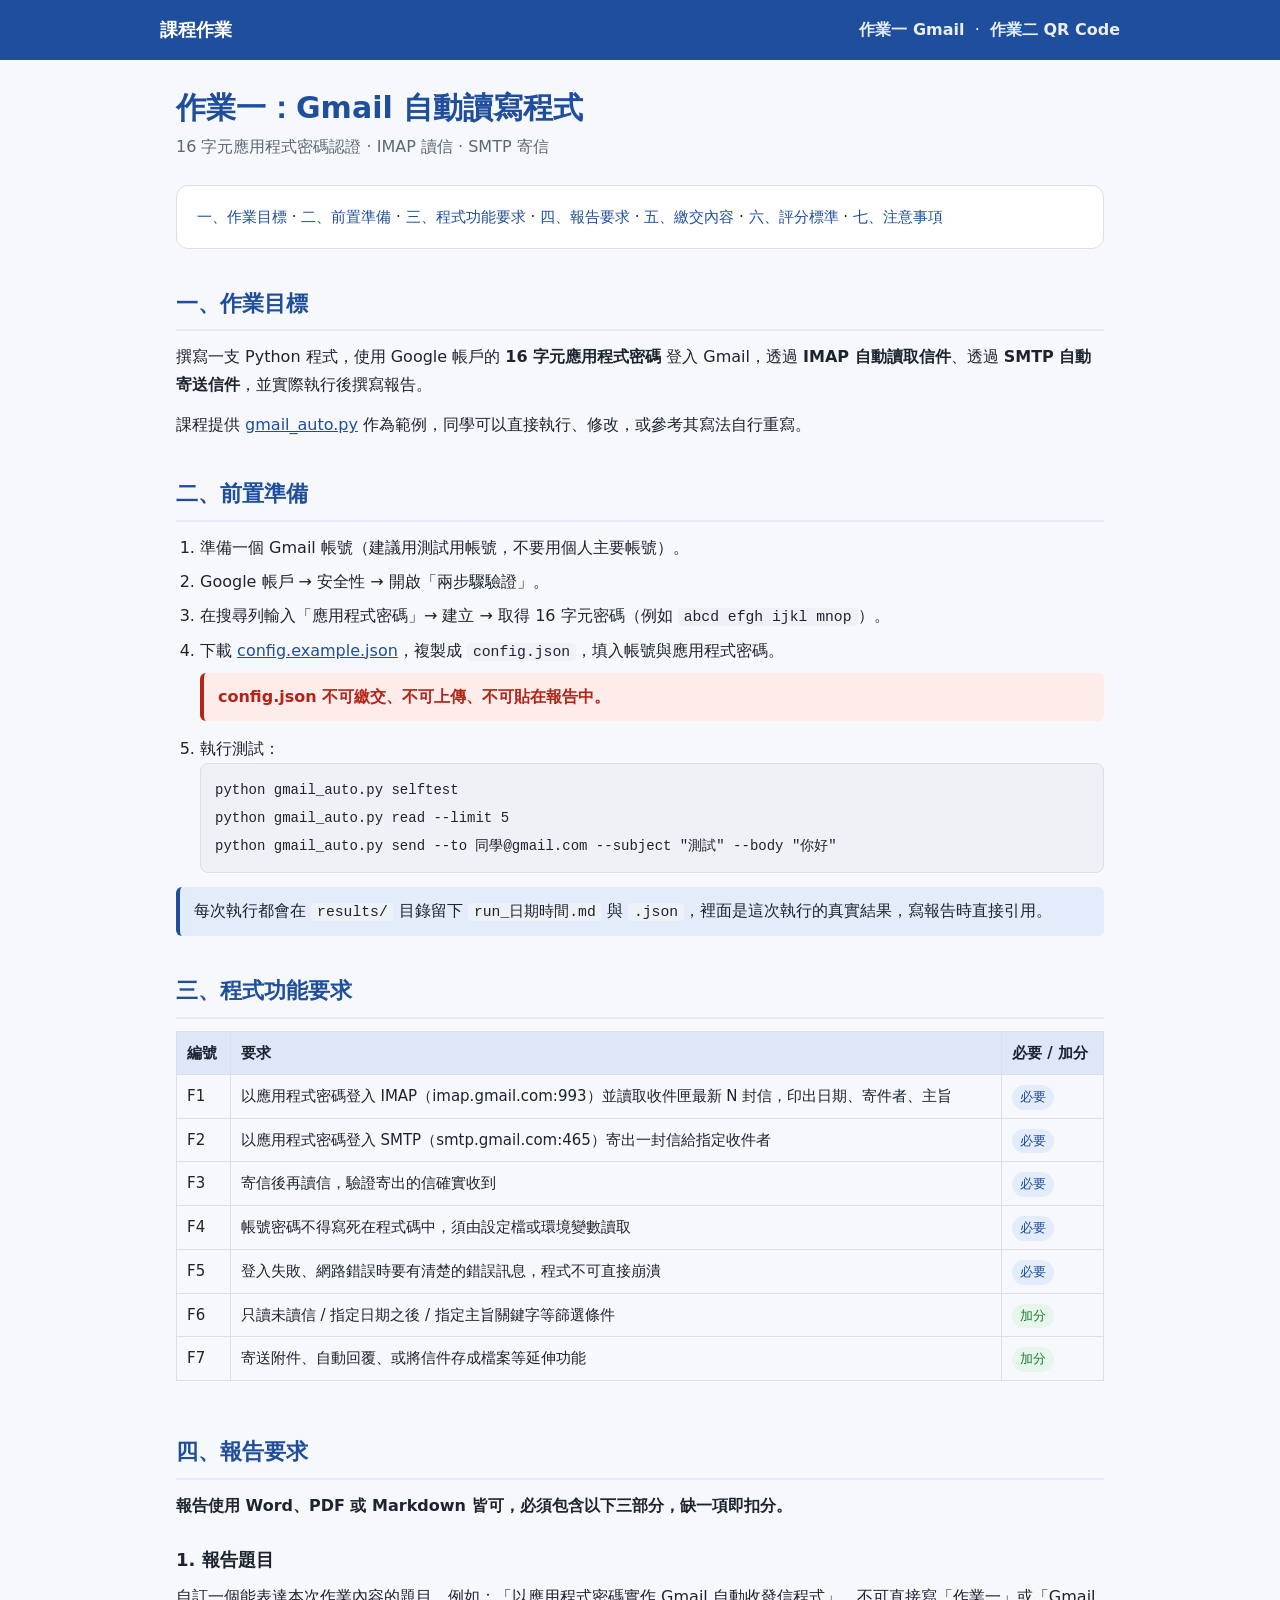
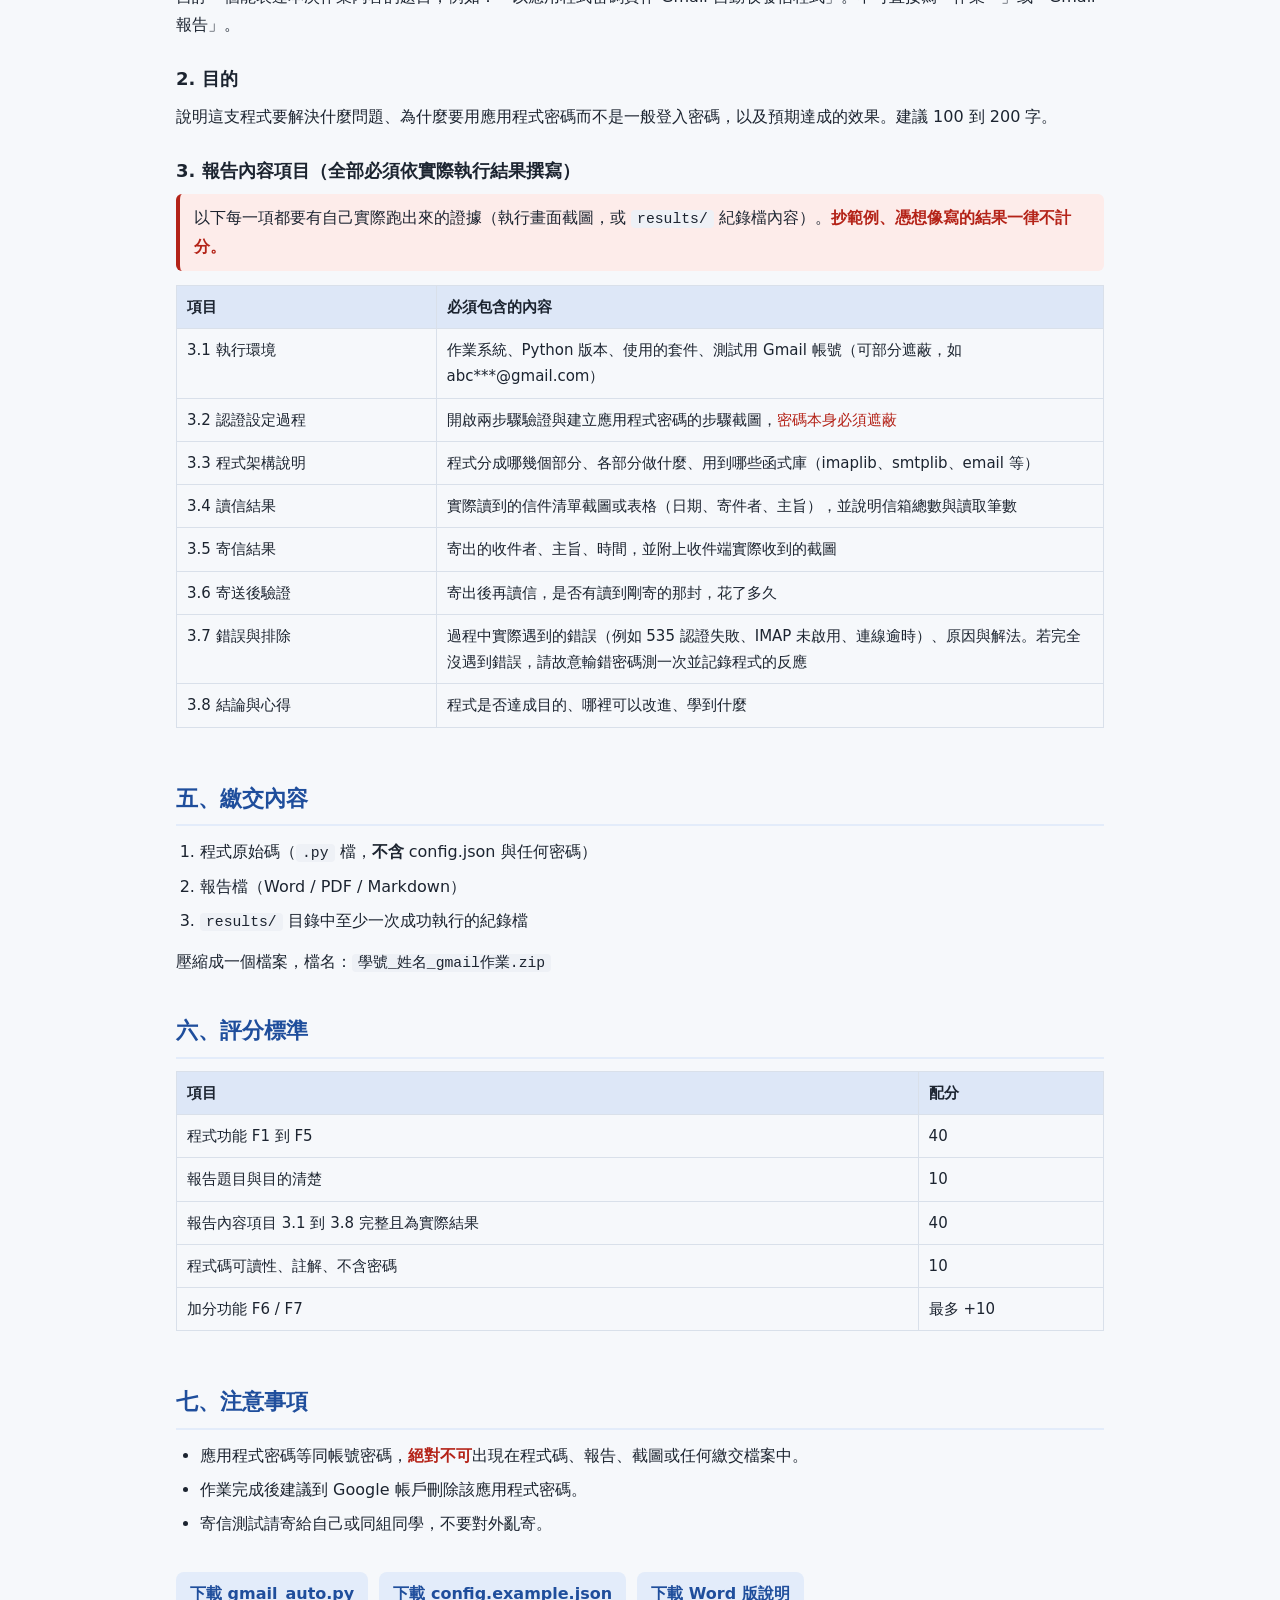
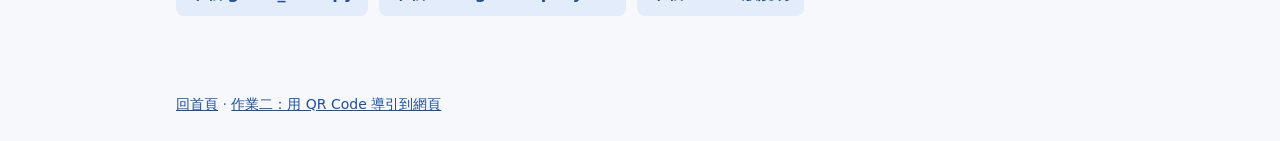
==== gmail.html @ 1e930572 "課程作業網站：Gmail 自動讀寫、QR Code 導引網頁 Co-Authored-By: Claude Fable 5.1 <noreply@anthropic.com>" ====
<!doctype html>
<html lang="zh-Hant">
<head>
<meta charset="utf-8">
<meta name="viewport" content="width=device-width, initial-scale=1">
<title>作業一 Gmail 自動讀寫</title>
<meta name="description" content="以 16 字元應用程式密碼實作 Gmail IMAP 讀信與 SMTP 寄信的作業說明">
<link rel="stylesheet" href="style.css">
</head>
<body>
<header class="top"><div class="inner">
  <a class="brand" href="index.html">課程作業</a>
  <nav><a href="gmail.html">作業一 Gmail</a> &nbsp;·&nbsp; <a href="qrcode.html">作業二 QR Code</a></nav>
</div></header>

<main>
  <h1>作業一：Gmail 自動讀寫程式</h1>
  <p class="subtitle">16 字元應用程式密碼認證 · IMAP 讀信 · SMTP 寄信</p>

  <div class="card toc">
    <a href="#goal">一、作業目標</a> · <a href="#prep">二、前置準備</a> · <a href="#func">三、程式功能要求</a> ·
    <a href="#report">四、報告要求</a> · <a href="#submit">五、繳交內容</a> · <a href="#grade">六、評分標準</a> · <a href="#notes">七、注意事項</a>
  </div>

  <h2 id="goal">一、作業目標</h2>
  <p>撰寫一支 Python 程式，使用 Google 帳戶的 <strong>16 字元應用程式密碼</strong> 登入 Gmail，透過 <strong>IMAP 自動讀取信件</strong>、透過 <strong>SMTP 自動寄送信件</strong>，並實際執行後撰寫報告。</p>
  <p>課程提供 <a href="downloads/gmail_auto.py" download>gmail_auto.py</a> 作為範例，同學可以直接執行、修改，或參考其寫法自行重寫。</p>

  <h2 id="prep">二、前置準備</h2>
  <ol>
    <li>準備一個 Gmail 帳號（建議用測試用帳號，不要用個人主要帳號）。</li>
    <li>Google 帳戶 → 安全性 → 開啟「兩步驟驗證」。</li>
    <li>在搜尋列輸入「應用程式密碼」→ 建立 → 取得 16 字元密碼（例如 <code>abcd efgh ijkl mnop</code>）。</li>
    <li>下載 <a href="downloads/config.example.json" download>config.example.json</a>，複製成 <code>config.json</code>，填入帳號與應用程式密碼。
      <div class="warn" style="margin-top:8px"><strong>config.json 不可繳交、不可上傳、不可貼在報告中。</strong></div></li>
    <li>執行測試：
<pre><code>python gmail_auto.py selftest
python gmail_auto.py read --limit 5
python gmail_auto.py send --to 同學@gmail.com --subject "測試" --body "你好"</code></pre></li>
  </ol>
  <div class="note">每次執行都會在 <code>results/</code> 目錄留下 <code>run_日期時間.md</code> 與 <code>.json</code>，裡面是這次執行的真實結果，寫報告時直接引用。</div>

  <h2 id="func">三、程式功能要求</h2>
  <div class="table-wrap"><table>
    <tr><th>編號</th><th>要求</th><th>必要 / 加分</th></tr>
    <tr><td>F1</td><td>以應用程式密碼登入 IMAP（imap.gmail.com:993）並讀取收件匣最新 N 封信，印出日期、寄件者、主旨</td><td><span class="tag">必要</span></td></tr>
    <tr><td>F2</td><td>以應用程式密碼登入 SMTP（smtp.gmail.com:465）寄出一封信給指定收件者</td><td><span class="tag">必要</span></td></tr>
    <tr><td>F3</td><td>寄信後再讀信，驗證寄出的信確實收到</td><td><span class="tag">必要</span></td></tr>
    <tr><td>F4</td><td>帳號密碼不得寫死在程式碼中，須由設定檔或環境變數讀取</td><td><span class="tag">必要</span></td></tr>
    <tr><td>F5</td><td>登入失敗、網路錯誤時要有清楚的錯誤訊息，程式不可直接崩潰</td><td><span class="tag">必要</span></td></tr>
    <tr><td>F6</td><td>只讀未讀信 / 指定日期之後 / 指定主旨關鍵字等篩選條件</td><td><span class="tag plus">加分</span></td></tr>
    <tr><td>F7</td><td>寄送附件、自動回覆、或將信件存成檔案等延伸功能</td><td><span class="tag plus">加分</span></td></tr>
  </table></div>

  <h2 id="report">四、報告要求</h2>
  <p><strong>報告使用 Word、PDF 或 Markdown 皆可，必須包含以下三部分，缺一項即扣分。</strong></p>

  <h3>1. 報告題目</h3>
  <p>自訂一個能表達本次作業內容的題目，例如：「以應用程式密碼實作 Gmail 自動收發信程式」。不可直接寫「作業一」或「Gmail 報告」。</p>

  <h3>2. 目的</h3>
  <p>說明這支程式要解決什麼問題、為什麼要用應用程式密碼而不是一般登入密碼，以及預期達成的效果。建議 100 到 200 字。</p>

  <h3>3. 報告內容項目（全部必須依實際執行結果撰寫）</h3>
  <div class="warn">以下每一項都要有自己實際跑出來的證據（執行畫面截圖，或 <code>results/</code> 紀錄檔內容）。<strong>抄範例、憑想像寫的結果一律不計分。</strong></div>
  <div class="table-wrap"><table>
    <tr><th style="width:28%">項目</th><th>必須包含的內容</th></tr>
    <tr><td>3.1 執行環境</td><td>作業系統、Python 版本、使用的套件、測試用 Gmail 帳號（可部分遮蔽，如 abc***@gmail.com）</td></tr>
    <tr><td>3.2 認證設定過程</td><td>開啟兩步驟驗證與建立應用程式密碼的步驟截圖，<span class="danger">密碼本身必須遮蔽</span></td></tr>
    <tr><td>3.3 程式架構說明</td><td>程式分成哪幾個部分、各部分做什麼、用到哪些函式庫（imaplib、smtplib、email 等）</td></tr>
    <tr><td>3.4 讀信結果</td><td>實際讀到的信件清單截圖或表格（日期、寄件者、主旨），並說明信箱總數與讀取筆數</td></tr>
    <tr><td>3.5 寄信結果</td><td>寄出的收件者、主旨、時間，並附上收件端實際收到的截圖</td></tr>
    <tr><td>3.6 寄送後驗證</td><td>寄出後再讀信，是否有讀到剛寄的那封，花了多久</td></tr>
    <tr><td>3.7 錯誤與排除</td><td>過程中實際遇到的錯誤（例如 535 認證失敗、IMAP 未啟用、連線逾時）、原因與解法。若完全沒遇到錯誤，請故意輸錯密碼測一次並記錄程式的反應</td></tr>
    <tr><td>3.8 結論與心得</td><td>程式是否達成目的、哪裡可以改進、學到什麼</td></tr>
  </table></div>

  <h2 id="submit">五、繳交內容</h2>
  <ol>
    <li>程式原始碼（<code>.py</code> 檔，<strong>不含</strong> config.json 與任何密碼）</li>
    <li>報告檔（Word / PDF / Markdown）</li>
    <li><code>results/</code> 目錄中至少一次成功執行的紀錄檔</li>
  </ol>
  <p>壓縮成一個檔案，檔名：<code>學號_姓名_gmail作業.zip</code></p>

  <h2 id="grade">六、評分標準</h2>
  <div class="table-wrap"><table>
    <tr><th>項目</th><th style="width:20%">配分</th></tr>
    <tr><td>程式功能 F1 到 F5</td><td>40</td></tr>
    <tr><td>報告題目與目的清楚</td><td>10</td></tr>
    <tr><td>報告內容項目 3.1 到 3.8 完整且為實際結果</td><td>40</td></tr>
    <tr><td>程式碼可讀性、註解、不含密碼</td><td>10</td></tr>
    <tr><td>加分功能 F6 / F7</td><td>最多 +10</td></tr>
  </table></div>

  <h2 id="notes">七、注意事項</h2>
  <ul>
    <li>應用程式密碼等同帳號密碼，<span class="danger"><strong>絕對不可</strong></span>出現在程式碼、報告、截圖或任何繳交檔案中。</li>
    <li>作業完成後建議到 Google 帳戶刪除該應用程式密碼。</li>
    <li>寄信測試請寄給自己或同組同學，不要對外亂寄。</li>
  </ul>

  <p style="margin-top:30px">
    <a class="btn secondary" href="downloads/gmail_auto.py" download>下載 gmail_auto.py</a>
    <a class="btn secondary" href="downloads/config.example.json" download>下載 config.example.json</a>
    <a class="btn secondary" href="downloads/作業說明.docx" download>下載 Word 版說明</a>
  </p>
</main>
<footer><a href="index.html">回首頁</a> · <a href="qrcode.html">作業二：用 QR Code 導引到網頁</a></footer>
</body>
</html>
---- style.css ----
:root {
  --bg: #f6f8fb;
  --card: #ffffff;
  --text: #1c2430;
  --muted: #5b6878;
  --accent: #1f4e9c;
  --accent-soft: #e3ecfa;
  --danger: #b42318;
  --danger-soft: #fdecea;
  --border: #d9e0ea;
  --code-bg: #eef1f6;
  --head-bg: #dde7f7;
}
@media (prefers-color-scheme: dark) {
  :root:not([data-theme="light"]) {
    --bg: #0f1419; --card: #171d26; --text: #e6ebf2; --muted: #9aa7b8;
    --accent: #7fb0ff; --accent-soft: #1b2a44; --danger: #ff8a7a; --danger-soft: #3a1c19;
    --border: #2b3542; --code-bg: #0b1016; --head-bg: #1e2c44;
  }
}
* { box-sizing: border-box; }
html { scroll-behavior: smooth; }
body {
  margin: 0; background: var(--bg); color: var(--text);
  font-family: "Microsoft JhengHei", "PingFang TC", "Noto Sans TC", system-ui, sans-serif;
  line-height: 1.75; font-size: 16px;
}
header.top {
  background: var(--accent); color: #fff; padding: 14px 16px;
}
header.top .inner { max-width: 960px; margin: 0 auto; display: flex; flex-wrap: wrap; gap: 8px 20px; align-items: center; }
header.top a { color: #fff; text-decoration: none; font-weight: 600; }
header.top a.brand { font-size: 18px; margin-right: auto; }
header.top nav a { opacity: .9; }
header.top nav a:hover { opacity: 1; text-decoration: underline; }
main { max-width: 960px; margin: 0 auto; padding: 28px 16px 60px; }
h1 { font-size: 30px; line-height: 1.3; margin: 0 0 6px; color: var(--accent); }
.subtitle { color: var(--muted); margin: 0 0 24px; }
h2 { font-size: 22px; margin: 36px 0 12px; padding-bottom: 6px; border-bottom: 2px solid var(--accent-soft); color: var(--accent); }
h3 { font-size: 18px; margin: 24px 0 8px; }
p { margin: 0 0 12px; }
ul, ol { padding-left: 24px; margin: 0 0 12px; }
li { margin-bottom: 6px; }
a { color: var(--accent); }
code { font-family: Consolas, "Cascadia Mono", Menlo, monospace; font-size: .92em; background: var(--code-bg); padding: 1px 6px; border-radius: 4px; }
pre { background: var(--code-bg); border: 1px solid var(--border); border-radius: 8px; padding: 12px 14px; overflow-x: auto; margin: 0 0 14px; }
pre code { background: none; padding: 0; font-size: 14px; }
table { width: 100%; border-collapse: collapse; margin: 0 0 16px; font-size: 15px; }
th, td { border: 1px solid var(--border); padding: 8px 10px; text-align: left; vertical-align: top; }
th { background: var(--head-bg); }
.table-wrap { overflow-x: auto; }
.card { background: var(--card); border: 1px solid var(--border); border-radius: 12px; padding: 18px 20px; margin: 0 0 16px; }
.note { background: var(--accent-soft); border-left: 4px solid var(--accent); padding: 10px 14px; border-radius: 6px; margin: 0 0 14px; }
.warn { background: var(--danger-soft); border-left: 4px solid var(--danger); padding: 10px 14px; border-radius: 6px; margin: 0 0 14px; }
.warn strong, .danger { color: var(--danger); }
.grid { display: grid; grid-template-columns: repeat(auto-fit, minmax(260px, 1fr)); gap: 16px; }
.btn { display: inline-block; background: var(--accent); color: #fff; text-decoration: none; padding: 8px 14px; border-radius: 8px; font-weight: 600; margin: 4px 6px 4px 0; }
.btn.secondary { background: var(--accent-soft); color: var(--accent); }
.tag { display: inline-block; font-size: 13px; padding: 1px 8px; border-radius: 999px; background: var(--accent-soft); color: var(--accent); }
.tag.plus { background: #e7f6ea; color: #1b7a33; }
@media (prefers-color-scheme: dark) { :root:not([data-theme="light"]) .tag.plus { background: #163a21; color: #7fd79a; } }
.qr { text-align: center; }
.qr img { max-width: 220px; width: 100%; border-radius: 8px; background: #fff; }
footer { max-width: 960px; margin: 0 auto; padding: 0 16px 30px; color: var(--muted); font-size: 14px; }
.toc { font-size: 15px; }
.toc a { text-decoration: none; }
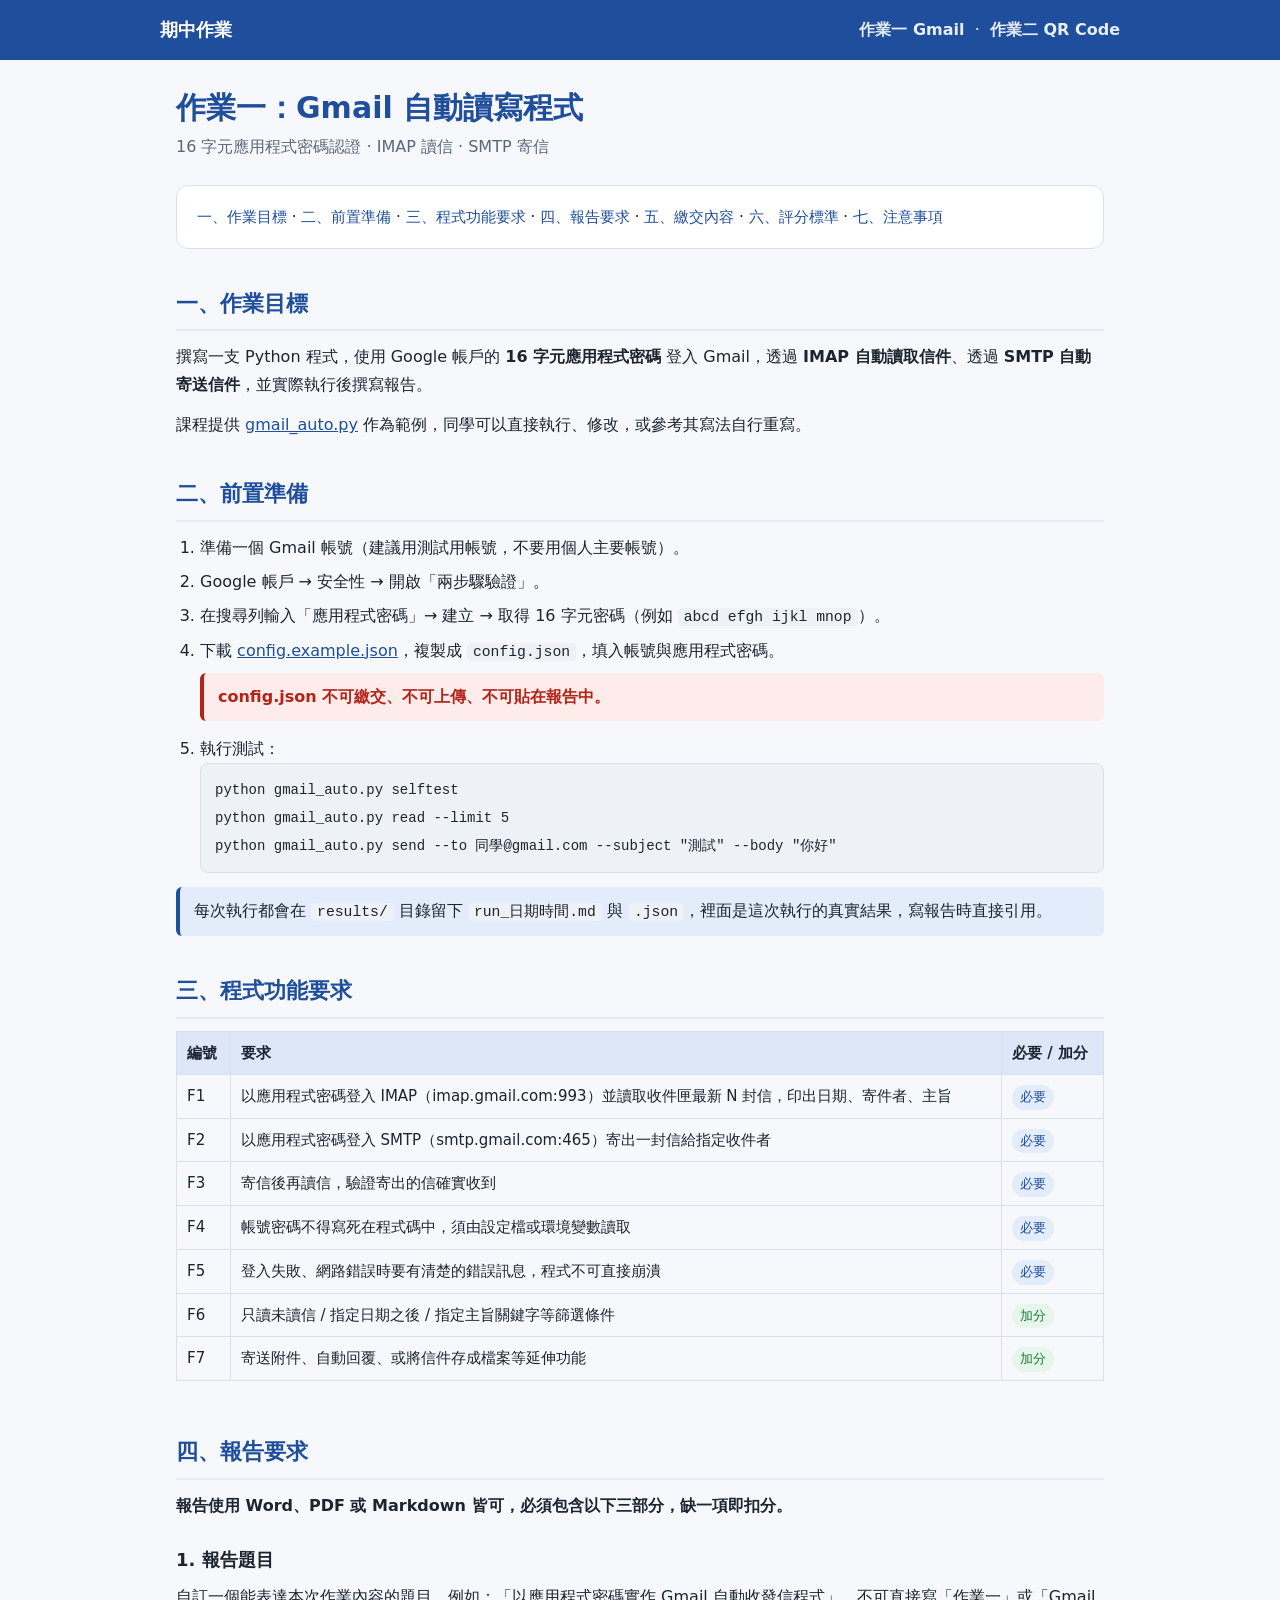
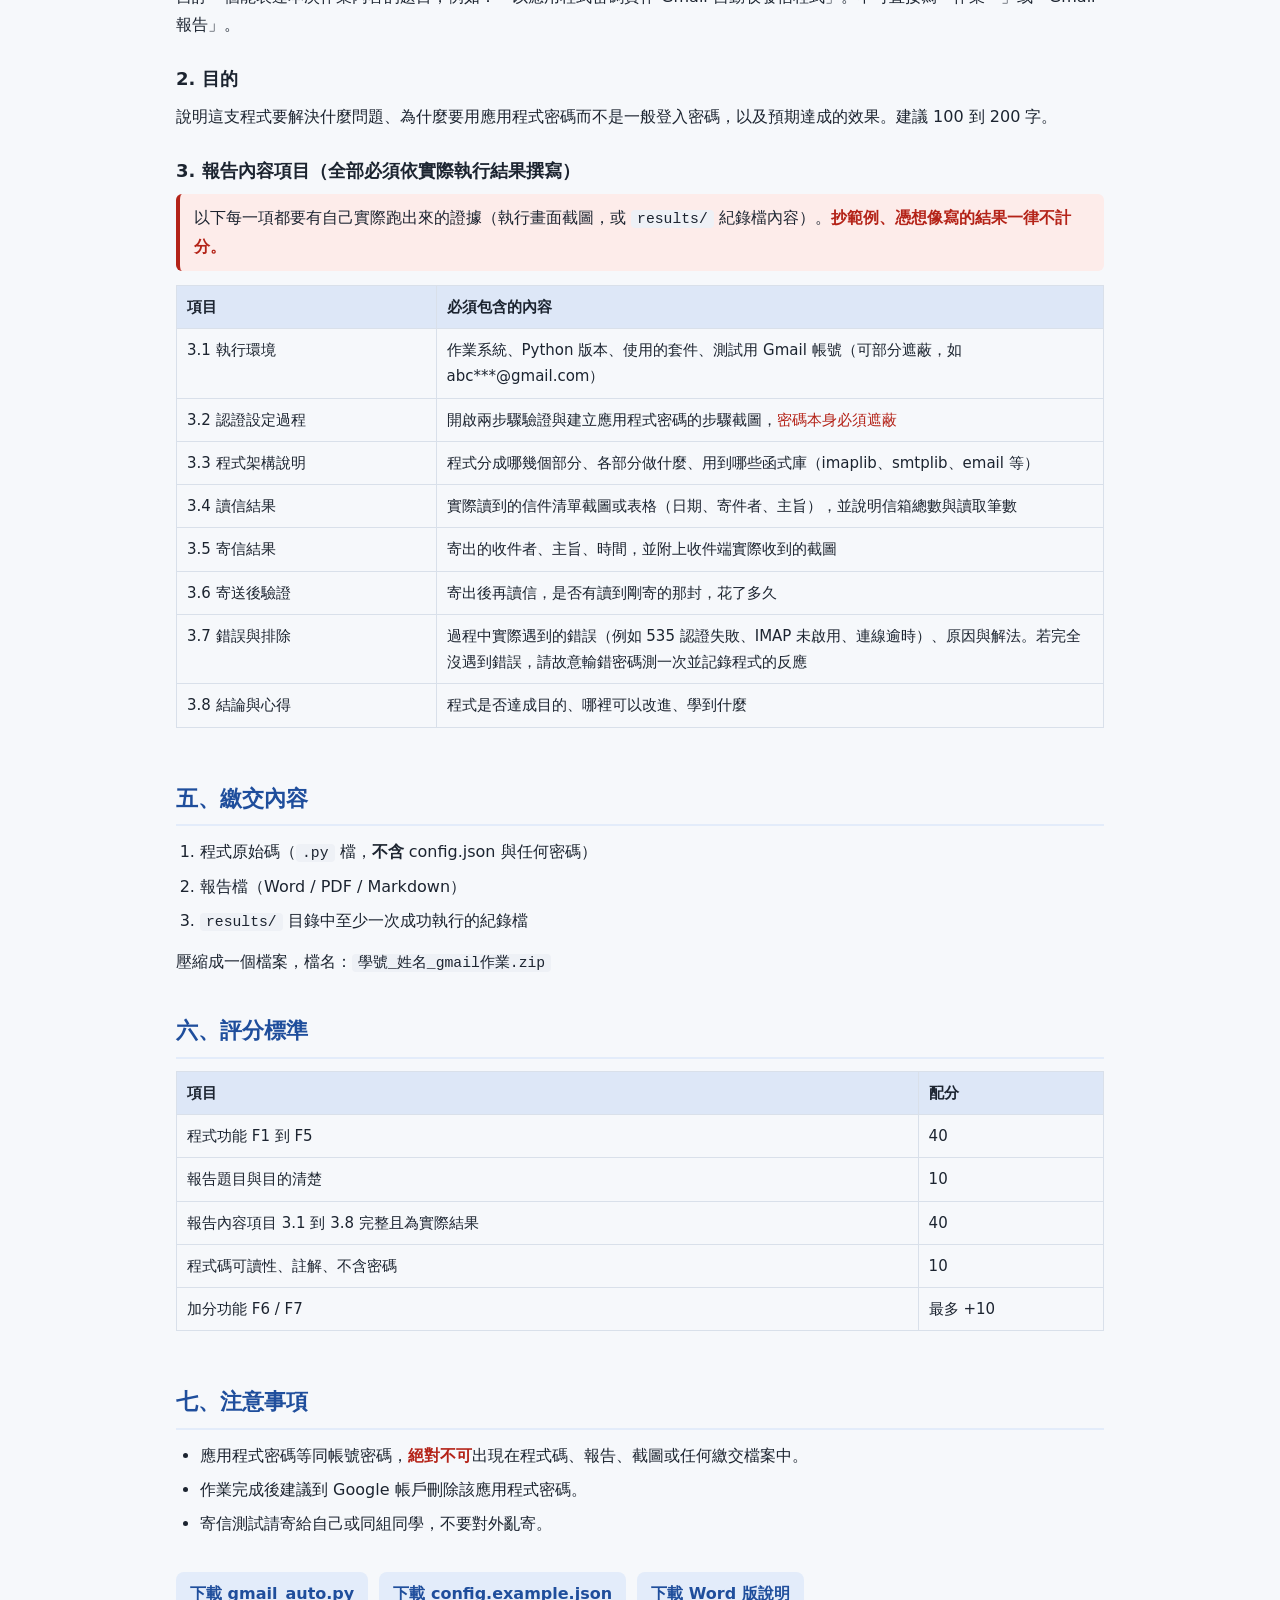
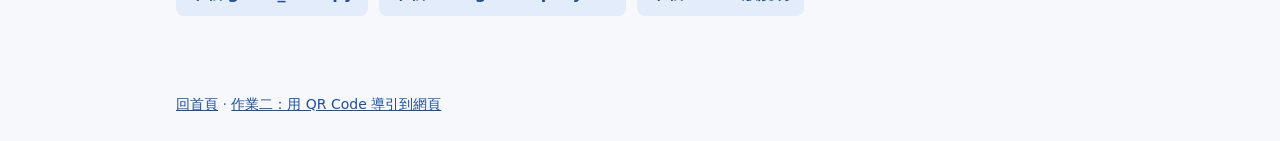
==== commit 3c6bc6e1: "期中作業說明總頁：作業一 25 分、作業二 25 分、作業三 50 分 Co-Authored-By: Claude Fable 5.1 <noreply@anthropic.com>" ====
--- a/gmail.html
+++ b/gmail.html
@@ -9,7 +9,7 @@
 </head>
 <body>
 <header class="top"><div class="inner">
-  <a class="brand" href="index.html">課程作業</a>
+  <a class="brand" href="index.html">期中作業</a>
   <nav><a href="gmail.html">作業一 Gmail</a> &nbsp;·&nbsp; <a href="qrcode.html">作業二 QR Code</a></nav>
 </div></header>
 
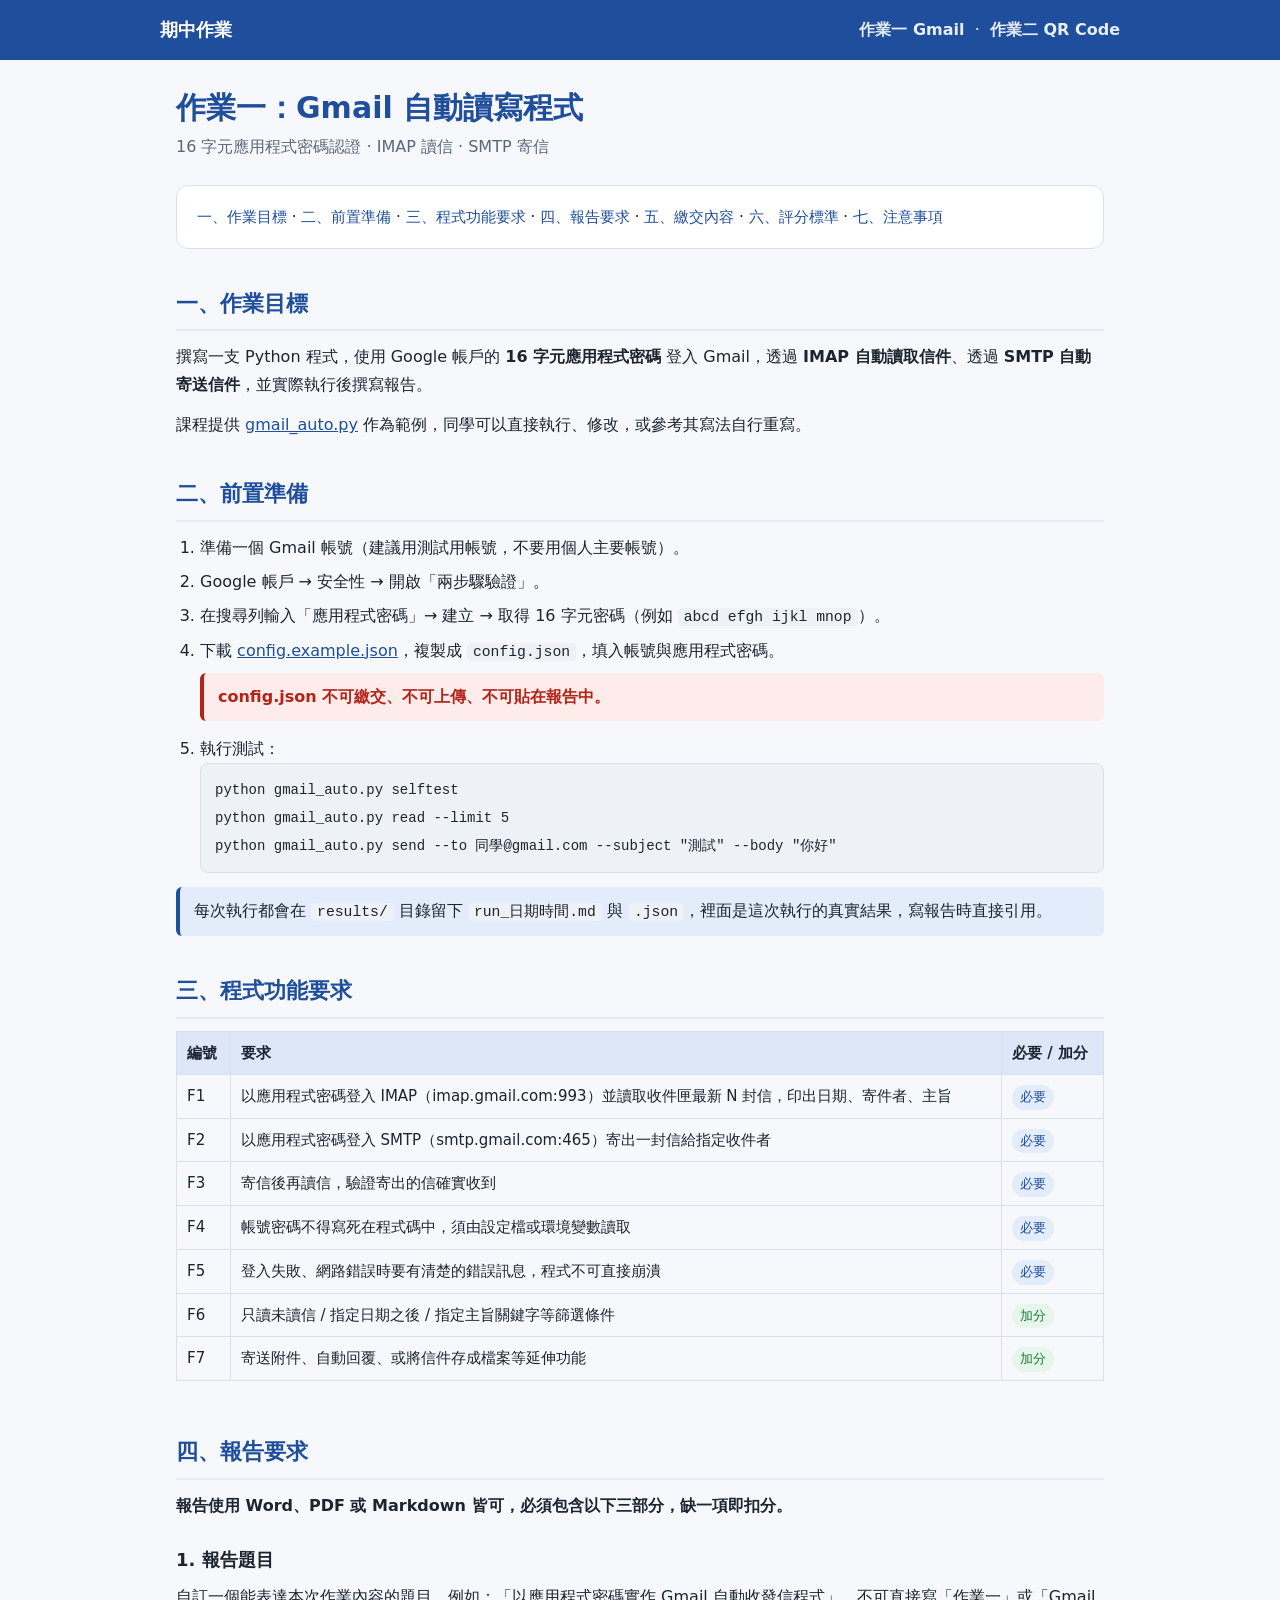
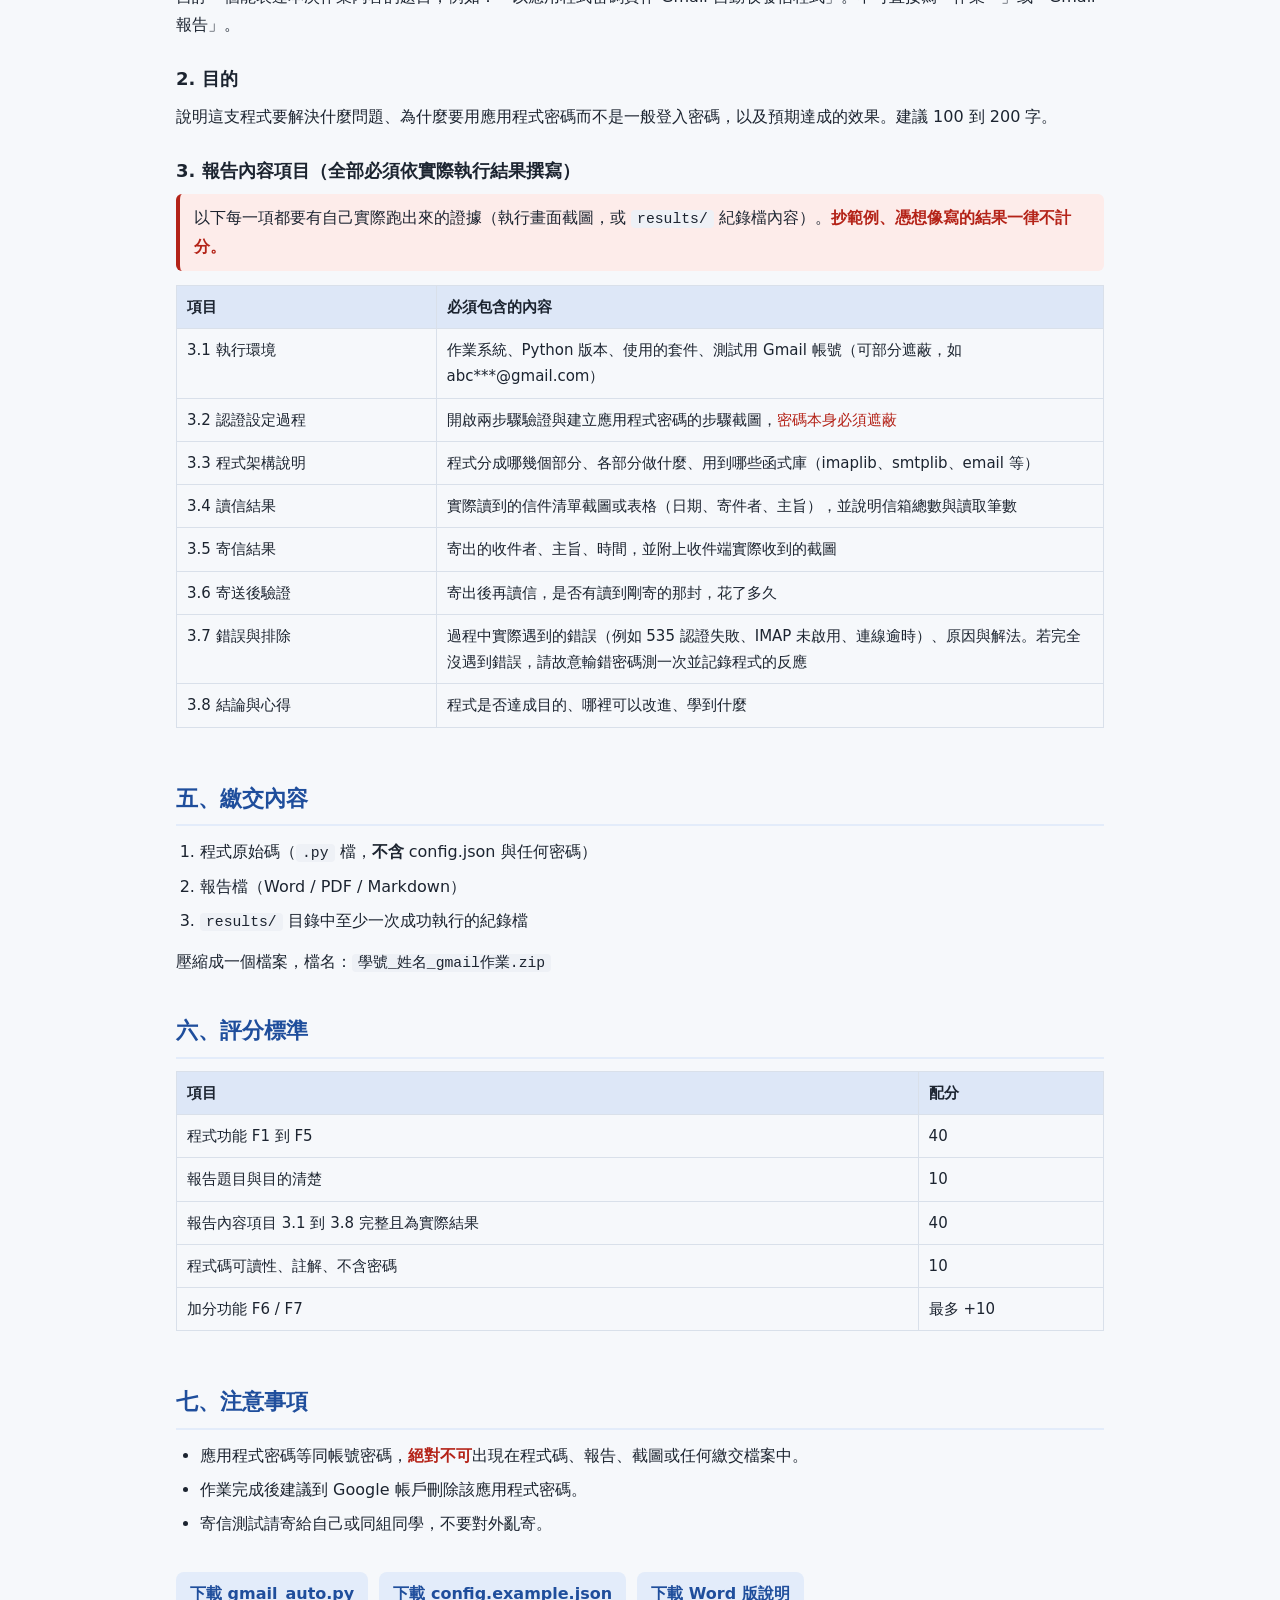
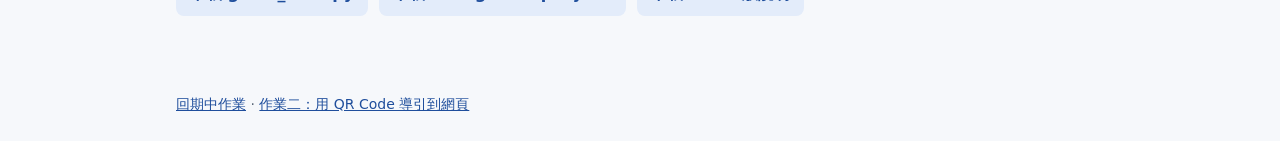
==== commit 788e9b47: "期中作業頁改為 ds_midterm.html，首頁改為課程入口 Co-Authored-By: Claude Fable 5.1 <noreply@anthropic.com>" ====
--- a/gmail.html
+++ b/gmail.html
@@ -9,7 +9,7 @@
 </head>
 <body>
 <header class="top"><div class="inner">
-  <a class="brand" href="index.html">期中作業</a>
+  <a class="brand" href="ds_midterm.html">期中作業</a>
   <nav><a href="gmail.html">作業一 Gmail</a> &nbsp;·&nbsp; <a href="qrcode.html">作業二 QR Code</a></nav>
 </div></header>
 
@@ -106,6 +106,6 @@
     <a class="btn secondary" href="downloads/作業說明.docx" download>下載 Word 版說明</a>
   </p>
 </main>
-<footer><a href="index.html">回首頁</a> · <a href="qrcode.html">作業二：用 QR Code 導引到網頁</a></footer>
+<footer><a href="ds_midterm.html">回期中作業</a> · <a href="qrcode.html">作業二：用 QR Code 導引到網頁</a></footer>
 </body>
 </html>
